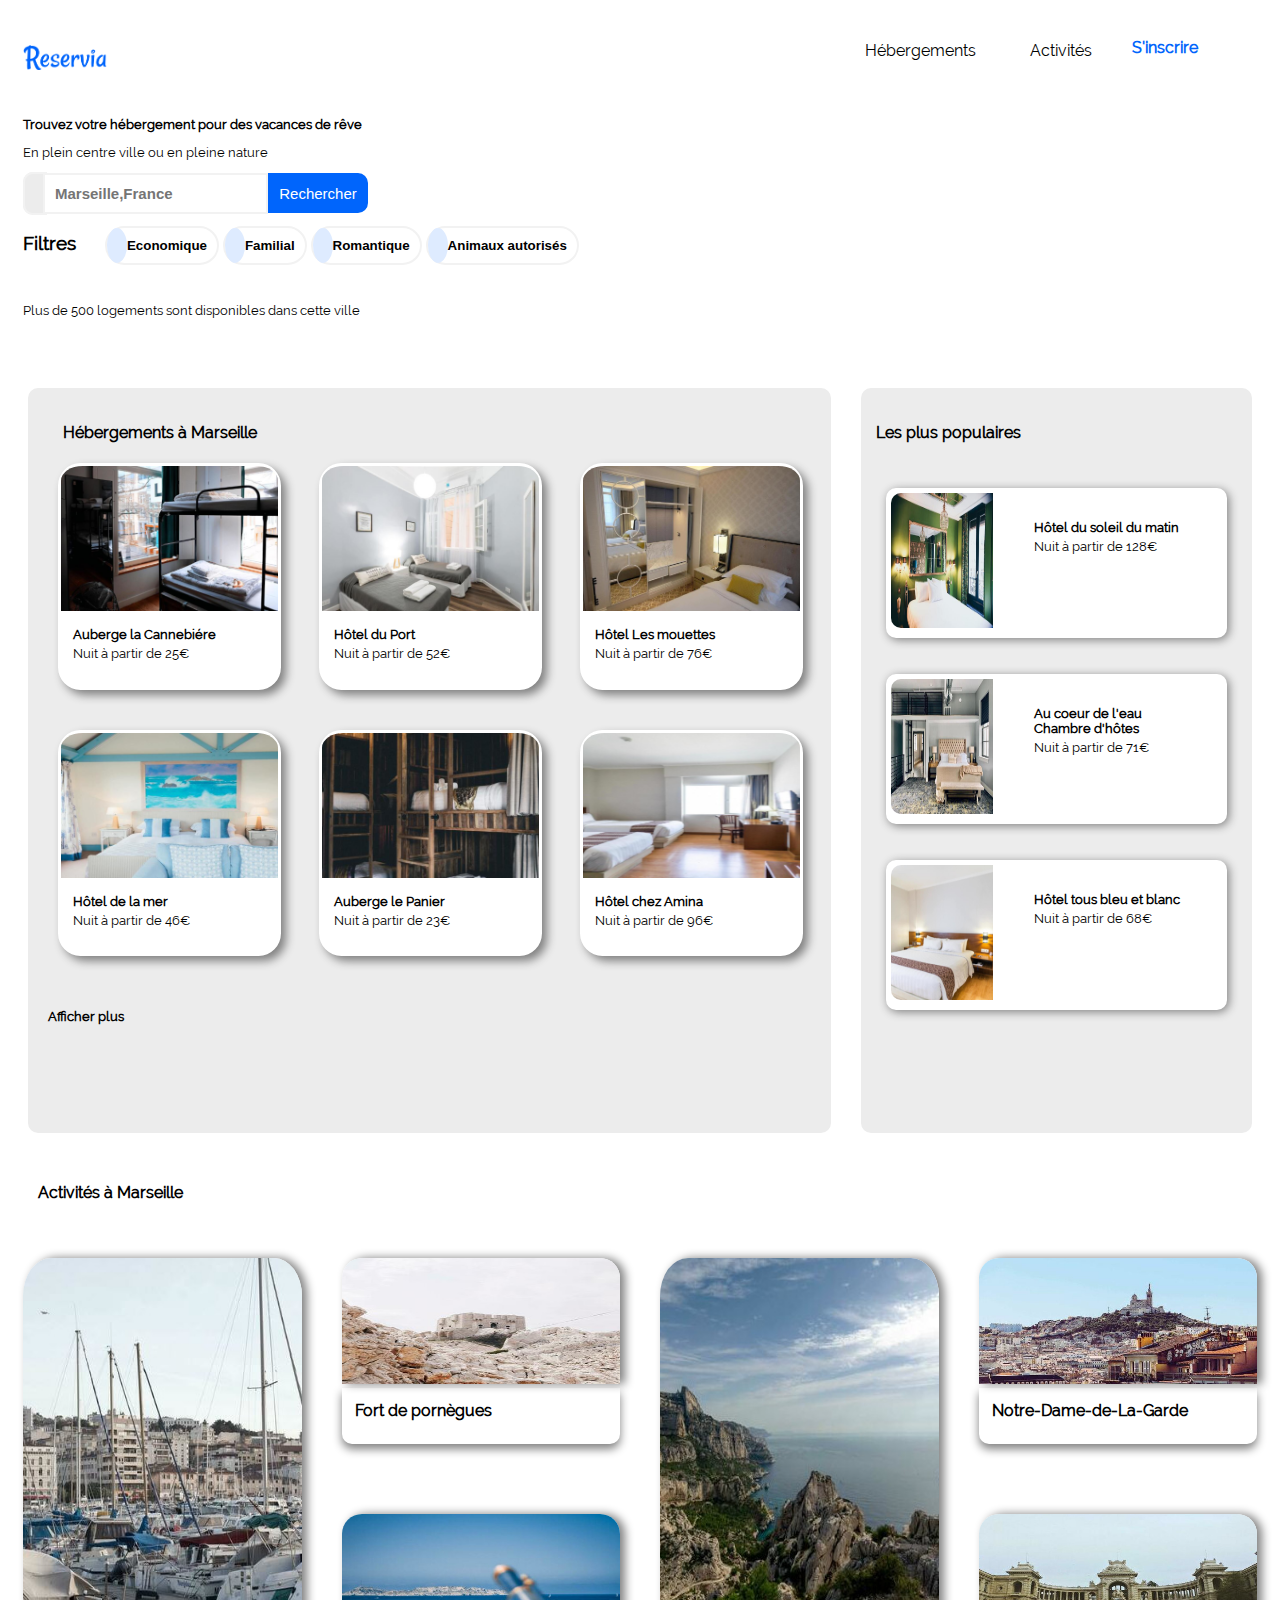
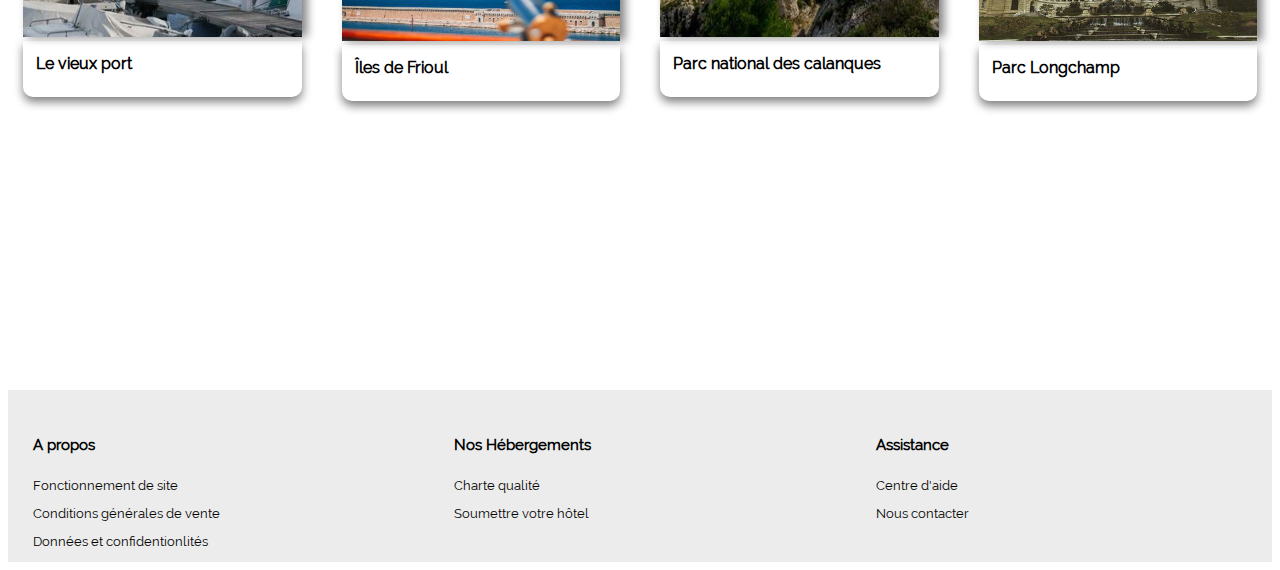
==== index.html @ baf8ac46 "renomer le fichier" ====
<!DOCTYPE html>
<html lang="en">

<head>
    <meta charset="UTF-8">
    <link rel="stylesheet" href="index.css">
    <link rel="stylesheet" href="https://use.fontawesome.com/releases/v5.15.3/css/all.css" integrity="sha384-SZXxX4whJ79/gErwcOYf+zWLeJdY/qpuqC4cAa9rOGUstPomtqpuNWT9wdPEn2fk" crossorigin="anonymous">
    <title>Reservia</title>
</head>

<body>


    <nav>
        <img class="logo" src="Projet 2 - Reservia/images/logo/Reservia@3x.png" alt="">
        
            <a class="nav-btn" href="#hébergements">Hébergements</a>
            <a class="nav-btn" href="#activités">Activités</a>
            <a class="sinscrire-btn" href="#sinscrire">S'inscrire</a>
        
    </nav>

    <header>
        <div class="remarque">
          <h1>Trouvez votre hébergement pour des vacances de rêve</h1>
          <p>En plein centre ville ou en pleine nature</p>
       </div>
      <form action="" method="post">
        <i class="fas fa-map-marker-alt"></i>
        <input class="placeholder" type="search" name="search" placeholder="Marseille,France">
        <input type="submit" value="Rechercher" class="btn-recherche" id="bouton">
        <button class="btn-recherche" id="loupe"><i class="fas fa-search" ></i></button>
      </form>
 
      <div class="filtres">
          <h3>Filtres</h3>
            
          <button class="btn-filtre">
              <span class="btn-icon"><i class="fas fa-money-bill-wave-alt"></i></span> 
                <span>Economique</span>
            </button>
            
            <button class="btn-filtre">
              <span class="btn-icon"><i class="fas fa-child"></i></span>
                <span>Familial</span>
            </button>
           
            <button class="btn-filtre">
                <span class="btn-icon"><i class="fas fa-heart"></i></span>
                <span>Romantique</span>
            </button>
           
            <button class="btn-filtre">
              <span class="btn-icon"><i class="fas fa-dog"></i></span>
                <span>Animaux autorisés</span>
            </button>
     </div>

     <div class="info">
       <p><span class="icon-info">
        <i class="fas fa-info"></i>
       </span>Plus de 500 logements sont disponibles dans cette ville</p>
     </div>
    </header>

      
 <div class="container">
       
      <div class="section">
        <div class="titre">Hébergements à Marseille</div>

           
           <a href="" class="section-carte" >
              <img class="hebergement" src="Projet 2 - Reservia/images/hebergements/modif/marcus-loke-WQJvWU_HZFo-unsplash.png" alt="auberge-la-cannebiére">
                <div class="hebergement-texte">
                  <p><strong>Auberge la Cannebiére</strong></p>
                  <p>Nuit à partir de 25€</p>
                   <div class="stars">
                    <i class="fas fa-star"></i>
                    <i class="fas fa-star"></i>
                    <i class="fas fa-star"></i>
                    <i class="fas fa-star"></i>
                    <i class="far fa-star"></i>
                   </div>
                </div>
           </a>
           
            
           
           <a href="" class="section-carte">  
              <img class="hebergement" src="Projet 2 - Reservia/images/hebergements/modif/fred-kleber-gTbaxaVLvsg-unsplash.png" alt="">
               <div class="hebergement-texte">
                 <p><strong>Hôtel du Port</strong></p>
                 <p>Nuit à partir de 52€</p>
                   <div class="stars">
                    <i class="fas fa-star"></i>
                    <i class="fas fa-star"></i>
                    <i class="fas fa-star"></i>
                    <i class="fas fa-star"></i>
                    <i class="fas fa-star"></i>
                  </div>
                </div>
            </a>  
            
            
            <a href="" class="section-carte">
              <img  class="hebergement" src="Projet 2 - Reservia/images/hebergements/modif/reisetopia-B8WIgxA_PFU-unsplash.jpg" alt="">
              <div class="hebergement-texte">
                  <p><strong>Hôtel Les mouettes</strong></p> 
                   <p>Nuit à partir de 76€</p>
                   <div class="stars">
                    <i class="fas fa-star"></i>
                    <i class="fas fa-star"></i>
                    <i class="fas fa-star"></i>
                    <i class="fas fa-star"></i>
                    <i class="far fa-star"></i>
                   </div>
                </div>
            </a>

            
            <a href="" class="section-carte">
                <img class="hebergement" src="Projet 2 - Reservia/images/hebergements/modif/annie-spratt-Eg1qcIitAuA-unsplash.png" alt="">
                 <div class="hebergement-texte">
                 <p><strong>Hôtel de la mer</strong></p>
                  <p>Nuit à partir de 46€</p>
                   <div class="stars">
                    <i class="fas fa-star"></i>
                    <i class="fas fa-star"></i>
                    <i class="fas fa-star"></i>
                    <i class="far fa-star"></i>
                    <i class="far fa-star"></i>
                   </div>
                  </div>
            </a>

            
            <a href="" class="section-carte">
                <img class="hebergement" src="Projet 2 - Reservia/images/hebergements/modif/reisetopia-B8WIgxA_PFU-unsplash.png" alt="">
                <div class="hebergement-texte">
                <p><strong>Auberge le Panier</strong></p>
                   <p>Nuit à partir de 23€</p>
                   <div class="stars">
                    <i class="fas fa-star"></i>
                    <i class="fas fa-star"></i>
                    <i class="fas fa-star"></i>
                    <i class="fas fa-star"></i>
                    <i class="far fa-star"></i>
                  </div>
                  </div>
            </a>

            
            <a href="" class="section-carte">
                <img class="hebergement" src="Projet 2 - Reservia/images/hebergements/modif/febrian-zakaria-M6S1WvfW68A-unsplash.png" alt="">
                <div class="hebergement-texte">
                <p><strong>Hôtel chez Amina</strong></p>
                    <p>Nuit à partir de 96€</p>
                    <div class="stars">
                      <i class="fas fa-star"></i>
                      <i class="fas fa-star"></i>
                      <i class="fas fa-star"></i>
                      <i class="fas fa-star"></i>
                      <i class="fas fa-star"></i>
                    </div>
                    </div>
              </a>

              <a href="" class="afficher-plus">
                <p><strong>Afficher plus</strong></p>
              </a>

          </div>

          <div class="aside">
             
            <div class="titre-2">Les plus populaires<div class="chart">
               <i class="fas fa-chart-line"></i>
                </div>
            </div>
            

             <a href="" class="decriptif">
               <img class="image-populaire" src="Projet 2 - Reservia/images/hebergements/modif/emile-guillemot-Bj_rcSC5XfE-unsplash.png" >
               <div class="hebergement-texte text-pop">
               <p><strong>Hôtel du soleil du matin</strong></p>
                 <p>Nuit à partir de 128€</p>
                 <div class="stars-2">
                 <i class="fas fa-star"></i>
                 <i class="fas fa-star"></i>
                 <i class="fas fa-star"></i>
                 <i class="fas fa-star"></i>
                 <i class="fas fa-star"></i>
                 </div>
                </div>
              </a>

             <a href="" class="decriptif"> 
               <img class="image-populaire" src="Projet 2 - Reservia/images/hebergements/modif/aw-creative-VGs8z60yT2c-unsplash.png" >
               <div class="hebergement-texte text-pop" >
               <p><strong>Au coeur de l'eau<br>Chambre d'hôtes </strong></p>
                 <p>Nuit à partir de 71€</p>
                 <div class="stars-2">
                  <i class="fas fa-star"></i>
                  <i class="fas fa-star"></i>
                  <i class="fas fa-star"></i>
                  <i class="fas fa-star"></i>
                  <i class="far fa-star"></i>
                 </div>
                </div>
             </a>

             <a href="" div class="decriptif">
               <img  class="image-populaire" src="Projet 2 - Reservia/images/hebergements/modif/febrian-zakaria-sjvU0THccQA-unsplash.png" >
               <div class="hebergement-texte text-pop" >
               <p><strong>Hôtel tous bleu et blanc</strong></p>
                <p>Nuit à partir de 68€</p>
                <div class="stars-2">
                  <i class="fas fa-star"></i>
                  <i class="fas fa-star"></i>
                  <i class="fas fa-star"></i>
                  <i class="fas fa-star"></i>
                  <i class="far fa-star"></i>
                 </div>
                </div>
             </a>

        </div>
    </div>

     <div class="activité">

      <div class="titre-3">Activités à Marseille</div>

       
        <a href="" class="image-1">
          <img class="image-footer-2" src="Projet 2 - Reservia/images/activites/modif2/reno-laithienne-QUgJhdY5Fyk-unsplash.jpg" >
          <div class="texte-footer">Le vieux port</div>
        </a>
       
      
      <div class="duo-1">
        <a href="" class="image-3">
          <img class="image-footer" src="Projet 2 - Reservia/images/activites/modif2/paul-hermann-QFTrLdQIRhI-unsplash.jpg">
          <div class="texte-footer">Fort de pornègues</div>
        </a>
      

      
        <a href="" class="image-3">
          <img class="image-footer" src="Projet 2 - Reservia/images/activites/modif2/kevin-hikari-rV_Qd1l-VXg-unsplash.jpg">
          <div class="texte-footer">Îles de Frioul</div>
         </a>
     </div>

      
        <a href="" class="image-2">
          <img class="image-footer-2" src="Projet 2 - Reservia/images/activites/modif2/kilyan-sockalingum-NR8-cBCN3aI-unsplash.jpg">
          <div class="texte-footer">Parc national des calanques</div>  
        </a>
      
     <div class="duo-2">
        <a href="" class="image-3">
          <img class="image-footer"  src="Projet 2 - Reservia/images/activites/modif2/florian-wehde-xW9e8gdotxI-unsplash.jpg">
          <div class="texte-footer">Notre-Dame-de-La-Garde</div>
        </a>
      
      
        <a href="" class="image-3">
          <img class="image-footer" src="Projet 2 - Reservia/images/activites/modif2/lena-paulin-wH2-EJoDcV0-unsplash.jpg">
          <div class="texte-footer">Parc Longchamp</div>
        </a>
    </div>
  </div>

    <div class="footer">
      
      <div class="menu-footer">
        <a href="" class="menu-footer2"><h5>A propos</h5></a>
        <a href="" class="menu-footer3"><p>Fonctionnement de site</p></a>
        <a href="" class="menu-footer3"><p>Conditions générales de vente</p></a>
        <a href="" class="menu-footer3"><P>Données et confidentionlités </P></a>
      </div>

      <div class="menu-footer">
        <a href="" class="menu-footer2"><h5>Nos Hébergements</h5></a>
        <a href="" class="menu-footer3"><p>Charte qualité</p></a>
        <a href="" class="menu-footer3"><p>Soumettre votre hôtel</p></a>
      </div>

      <div class="menu-footer">
        <a href="" class="menu-footer2"><h5>Assistance</h5></a>
        <a href="" class="menu-footer3"><p>Centre d'aide</p></a>
        <a href="" class="menu-footer3"><p>Nous contacter</p></a>
      </div>
    </div>

</body>


</html>
---- index.css ----
:root
{
    --bleu:#0065fc;
    --bleuClaire:#deebff;
    --gris:#f2f2f2;
    font-family: 'police';
}
@font-face {
    font-family: 'police';
    src: url(police.eot/Raleway-Regular.ttf);
}
h1
{
    font-size: small;
}
h3
{
    font-weight: bold;
    display: inline-block;
    margin-right: 2%;
}
p
{
    font-size: small;
}
/*navigation*/

form
{
    margin-left: 15px;
    color: black;
    display: inline-block;
}
.placeholder
{
    border: 2px solid var(--gris);
    font-weight: bold;
    padding: 10px 10px 10px 10px ;
    background-color: white;
    border-radius: 0px;
}   
.fa-map-marker-alt
{
    border: 2px solid var(--gris);
    font-weight: bold;
    border-radius: 10px 0px 0px 10px;
    padding: 10px 10px 10px 10px;
    background-color: #ececec;
}
.btn-recherche 
{
    border: 2px solid var(--bleu);
    background-color: var(--bleu);
    color: white;
    width: 100px;
    height: 40px;
    display:inline-block;
    border-radius: 0px 10px 10px 0px;
}
#loupe
{
    display: none;
}
.btn-recherche:hover
{
    color:black;
    border-top:black 3px solid;   
}
form input 
{
   
    font-size: 15px;
    margin-left: -4px;
}

.btn-filtre
{
    border-radius: 20px;
    border: 2px solid var(--gris);
    font-weight: bold;
    padding: 10px 10px 10px 0px ;
    background-color: white;
}
.btn-filtre:hover
{
    color:var(--bleu);
    border-top:var(--bleu) 3px solid;    
}
.stars
{
    background-color: white ; 
    color: var(--bleu);
    font-size: 15px;
}
.nav-btn
{
    color: black;
    text-decoration: none;
    text-align: center;
    padding-top: 30px;
    border-top: white 3px solid;
    cursor: pointer;
}
.nav-btn:hover
{
    color:var(--bleu);
    border-top:var(--bleu) 3px solid;    
}
nav
{
    display: grid;
    grid-template-columns: 6fr 1fr 1fr 1fr;
    grid-template-rows: 100px;
    
}
.logo
{
    width: 10%;
    padding-top: 30px;
    margin-left: 15px;
}
.sinscrire-btn
{
    text-decoration: none;
    color:var(--bleu);
    padding-top: 30px;
    font-weight: bold;
}
.remarque
{
    margin-left: 15px;
}
.info
{
    margin-top: 30px;
    margin-left: 15px;
}
.btn-icon
{
    padding: 10px;
    background-color: var(--bleuClaire);
    border-radius: 50%;
    color: var(--bleu);
}
.filtres
{
    margin-left: 15px;
}
/*container*/

.container
{
    display: grid;
    grid-template-columns: 2fr 1fr;
    gap: 20px;
    margin-left: 20px;
    margin-top: 70px;  
    margin-right: 20px; 
}

.section
{
    display: grid;
    grid-template-columns: 1fr 1fr 1fr;
    grid-template-rows: 5% 35% 35% auto;
    background-color: #ececec;
    gap: 20px;
    border-radius: 10px ;
    padding: 20px;
}
    
.section-carte
{
   color: black;
   background-color: white;
   text-decoration: none;
   border-radius: 10%;
   border: white solid 3px;
   width: 90%;
   box-shadow: 5px 5px 10px rgb(128, 128, 128);
   margin-left: 10PX;
   margin-bottom: 20px;
}

.titre
{
    grid-column: 1 / 4;
    grid-row: 1;
    margin-top: 15px;
    margin-left: 15px;
    font-weight: bold;
}

.afficher-plus
{
    text-decoration: none;
    color: black;
}

.hebergement
{
    width: 100%;
    border-radius: 10% 10% 0 0;
}
.hebergement-texte
{
    margin: 10px;
    height: 90px;
}

.hebergement-texte p
{
    padding: 2px;
    margin: 0;
}
.text-pop
{
    padding-left: 40%;
    padding-top: 20px;
}
.aside
{
    background-color: #ececec;
    display: grid;
    grid-template-columns: 1fr;
    grid-template-rows: 10% 25% 25% 25%;
    border-radius: 10px 10px 10px 10px;
    margin-left: 10px;
}
.image-populaire
{
    float: left;
    width: 30%;
    height: 90%;
    margin-top: 5px;
    margin-left: 5px;
    border-radius: 10px 0px 0px 10px ;  
}
.decriptif
{
    text-align: left;
    background: white;
    text-decoration: none;
    color: black;
    margin-left: 25px;
    margin-right: 25px;
    margin-top: 25px;
    border-radius: 10px 10px 10px 10px;
    height: 150px;
    box-shadow: 2px 2px  10px grey;
}

.titre-2
{
    font-weight: bold;
    margin-top: 35px;
    margin-left: 15px;
    margin-right: 15px;
}
.chart
{
    float:inline-end;
    color: black;
    background-color: var(--gris);
    margin-right: 10px;
}
.stars-2
{
    margin-top: 20px;
    color: var(--bleu);
}

/*footer*/

.activité
{
    display: grid;
    grid-template-columns:1fr 1fr 1fr 1fr;   
    grid-template-rows: 5% auto;
    margin-top: 50px;
    margin-left: 15px;
    margin-right: 15px;
    gap: 40px;
}
.titre-3
{
    grid-column: 1 / 5;
    font-weight: bold;
    margin-left: 15px;
    margin-bottom: 20px;
}
.image-footer
{
    width: 100%;
    height: 20%;
    border-radius: 20px 20px 0 0;
    box-shadow: 5px 0 10px grey ;
    
}
.image-footer-2
{
    width: 100%;
    height: 60%;
    border-radius: 10% 10% 0% 0%;
    box-shadow: 5px 0 10px grey ;
}
.texte-footer
{
    color: black;
    background-color: white;
    text-decoration: none;
    font-weight: bold;
    border-radius: 0 0 10px 10px;
    border: white solid 3px; 
    box-shadow: 0px 5px 10px grey;
    height: 30px;
    text-align: left;
    padding: 10px;
    margin-bottom: 70px;
    
}

.image-1
{ 
    text-decoration: none;
    
}    
.image-2
{
    text-decoration: none;
}
.image-3
{
    text-decoration: none;
    margin-bottom: 20px;
}

.footer
{
    background-color: #ececec;
    display: grid;
    grid-template-columns: 1fr 1fr 1fr;
    margin-top: 100px;
    width: 100%;
}
.menu-footer
{
    margin-left: 25px;
}
.menu-footer2
{
    color: black;
    text-decoration: none;
    font-weight: bold;
    font-size: large;
    margin-left: 40px;
}
.menu-footer3
{
    color: black;
    text-decoration: none;
}

@media screen and (max-width: 669px ) and (orientation:portrait)
{
    .logo
     {width: 90px;margin-bottom: 30px;}
    nav
     {grid-template-columns: 1fr 1fr; grid-template-rows: 1fr 1fr; padding: 15px;}
    .sinscrire-btn
     {grid-column: 2 / 2; grid-row: 1;margin-left: 90px; margin-top: 10px;}
    .nav-btn
     {border-bottom:var(--bleuClaire) 3px solid;}
    .nav-btn:hover
     { color:var(--bleu);border-top:white; border-bottom:var(--bleu) 3px solid;}  
    .remarque h1
     {font-size: 23px;font-weight: bold;margin-right: 15px;}
    .remarque p
     {font-size: 16px;}
    form 
     {width: 90%; display: inline-block;} 
    #loupe
     {display: inline-block; height: 40px; width: 25%;}
    #bouton
     {display: none;}
    .placeholder
     {width: 60%;}
    .container 
     { display: flex; flex-direction: column-reverse; width: 100%;margin: auto;}
    .section 
     {display: flex; flex-direction: column;margin: auto; width: 80%;}
    .aside
     {gap: 15px; margin: auto; width: 90%;}
    .activité 
     {display: flex; flex-direction: column; width: 90%; gap: 40px; margin: 40px auto 40px auto;}
    .image-footer, .image-footer-2
     {height: 250px;}
    .texte-footer
     {margin-bottom: 0;}
    .duo-1, .duo-2 
     {display: flex; flex-direction: column; gap: 40px;}
     .image-3
     {margin: 0;}
     .footer
     {display: flex; flex-direction: column; width: 100%;}
}

@media screen and (min-width: 670px) and (max-width: 1000px)
{
    .logo
    {width: 90px;margin-bottom: 30px;}
   nav
    {grid-template-columns: 1fr 1fr; grid-template-rows: 1fr 1fr; padding: 15px;}
   .sinscrire-btn
    {grid-column: 2 / 2; grid-row: 1;margin-left: 90px; margin-top: 10px;}
   .nav-btn
    {border-bottom:var(--bleuClaire) 3px solid;}
   .nav-btn:hover
    { color:var(--bleu);border-top:white; border-bottom:var(--bleu) 3px solid;}  
   .remarque h1
    {font-size: 23px;font-weight: bold;margin-right: 15px;}
   .remarque p
    {font-size: 16px;}
   form 
    {width: 90%;} 
   #loupe
    {display: inline-block;}
   #bouton
    {display: none;}
   .placeholder
    {width: 60%;}
   .container 
    { display: flex; flex-direction: column-reverse; width: 100%;margin: auto;}
   .section 
    {grid-template-columns: 1fr 1fr 1fr;width: 85%; margin: auto;}
   .aside
    {gap: 8px; margin: auto; width: 90%;}
   .activité 
    {width: 90%; gap: 40px; margin: 40px auto 40px auto;}
   .image-footer
    {height: 90px;}
   .image-footer-2
    {height: 280px;}
   .texte-footer
    {margin-bottom: 0;}
   .duo-1, .duo-2 
    {display: flex; flex-direction: column; gap: 40px;}
    .image-3
    {margin: 0;}
}
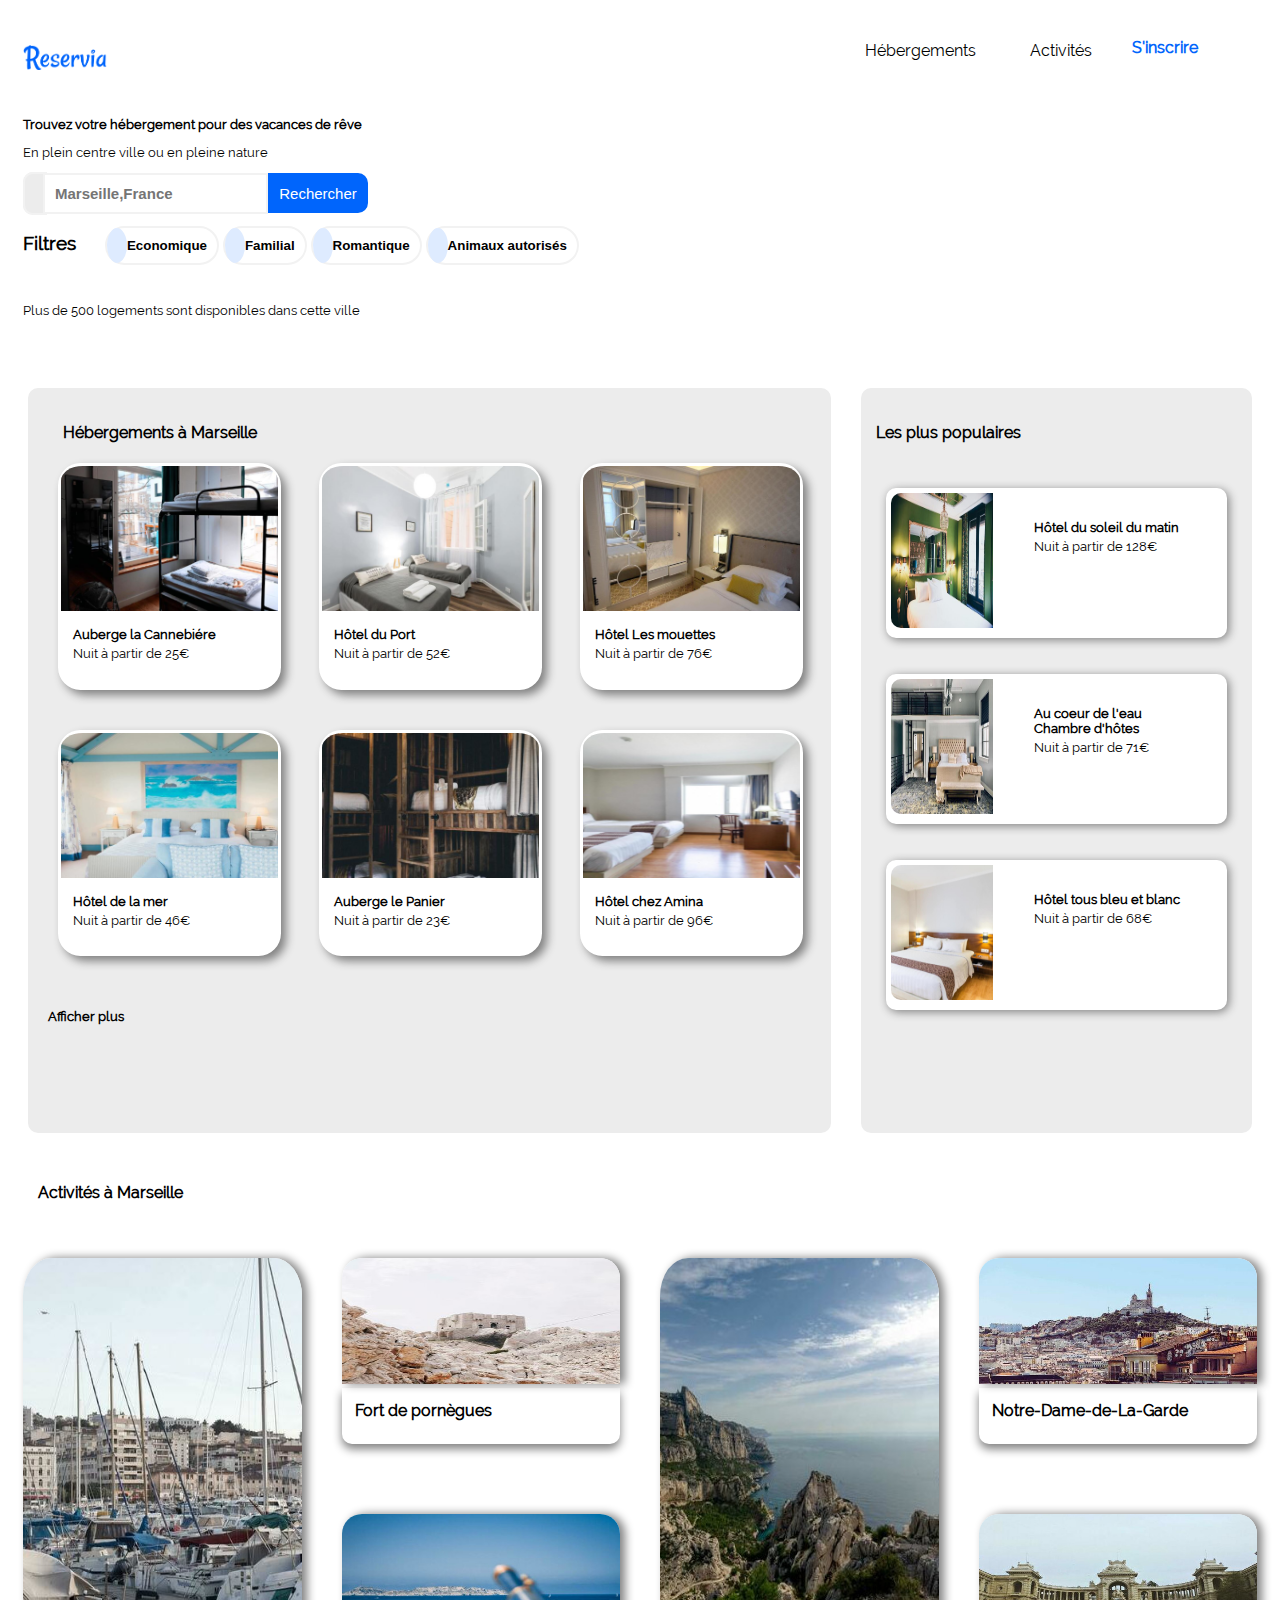
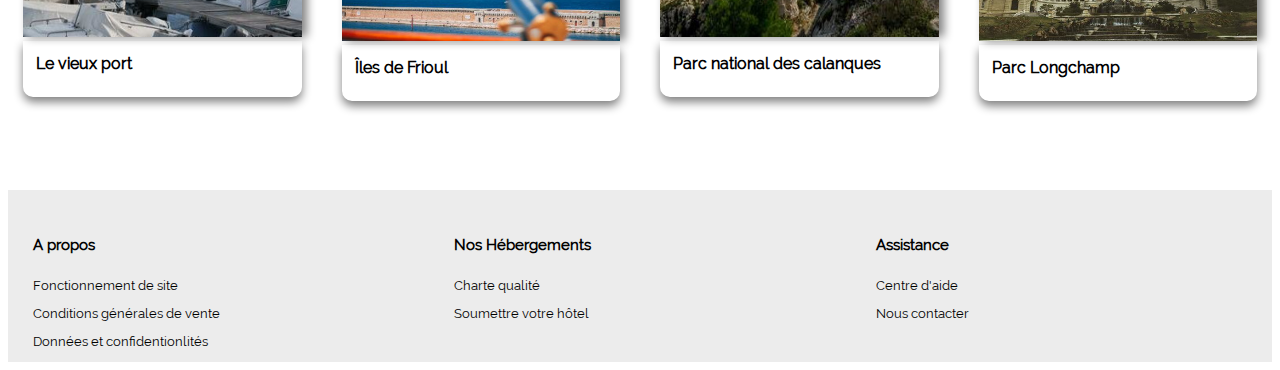
==== commit d40dc66d: "modification" ====
--- a/index.html
+++ b/index.html
@@ -3,6 +3,7 @@
 
 <head>
     <meta charset="UTF-8">
+    <meta name="viewport" content="width=device-width, initial-scale=1.0, shrink-to-fit=no">
     <link rel="stylesheet" href="index.css">
     <link rel="stylesheet" href="https://use.fontawesome.com/releases/v5.15.3/css/all.css" integrity="sha384-SZXxX4whJ79/gErwcOYf+zWLeJdY/qpuqC4cAa9rOGUstPomtqpuNWT9wdPEn2fk" crossorigin="anonymous">
     <title>Reservia</title>
@@ -210,7 +211,7 @@
                 </div>
              </a>
 
-             <a href="" div class="decriptif">
+             <a href="" class="decriptif">
                <img  class="image-populaire" src="Projet 2 - Reservia/images/hebergements/modif/febrian-zakaria-sjvU0THccQA-unsplash.png" >
                <div class="hebergement-texte text-pop" >
                <p><strong>Hôtel tous bleu et blanc</strong></p>
--- a/index.css
+++ b/index.css
@@ -340,7 +340,7 @@
     background-color: #ececec;
     display: grid;
     grid-template-columns: 1fr 1fr 1fr;
-    margin-top: 100px;
+    margin-top: -100px;
     width: 100%;
 }
 .menu-footer
@@ -361,7 +361,7 @@
     text-decoration: none;
 }
 
-@media screen and (max-width: 669px ) and (orientation:portrait)
+@media screen and (max-device-width: 640px ) and (orientation:portrait)
 {
     .logo
      {width: 90px;margin-bottom: 30px;}
@@ -386,26 +386,26 @@
     .placeholder
      {width: 60%;}
     .container 
-     { display: flex; flex-direction: column-reverse; width: 100%;margin: auto;}
+     { display: flex; flex-direction: column-reverse; width: 100%; margin: auto;}
     .section 
-     {display: flex; flex-direction: column;margin: auto; width: 80%;}
+     {display: flex; flex-direction: column; width: 90%; gap: 40px;margin-left: 0px; background-color: white;}
     .aside
      {gap: 15px; margin: auto; width: 90%;}
     .activité 
-     {display: flex; flex-direction: column; width: 90%; gap: 40px; margin: 40px auto 40px auto;}
+     {display: flex; flex-direction: column; width: 90%; gap: 70px; margin:auto;}
     .image-footer, .image-footer-2
-     {height: 250px;}
+     {width: 100%; height: 280px; }
     .texte-footer
-     {margin-bottom: 0;}
+     {margin-bottom: 0;margin-top: -5px;}
     .duo-1, .duo-2 
-     {display: flex; flex-direction: column; gap: 40px;}
-     .image-3
-     {margin: 0;}
+     {display: flex; flex-direction: column; gap: 70px;}
+     .image-3, .image-2, .image-1
+     {margin: 0; width: 90%;}
      .footer
      {display: flex; flex-direction: column; width: 100%;}
 }
 
-@media screen and (min-width: 670px) and (max-width: 1000px)
+@media screen and (min-device-width: 640px) and (max-width: 1000px)
 {
     .logo
     {width: 90px;margin-bottom: 30px;}
@@ -436,8 +436,10 @@
    .aside
     {gap: 8px; margin: auto; width: 90%;}
    .activité 
-    {width: 90%; gap: 40px; margin: 40px auto 40px auto;}
-   .image-footer
+    {display:grid;grid-template-columns: 1fr 1fr; grid-template-rows: 5% auto auto ;width: 90%; gap: 40px; margin: 40px auto 40px auto;}
+   .titre-3
+    {grid-column: 1 / 3;}
+    .image-footer
     {height: 90px;}
    .image-footer-2
     {height: 280px;}
@@ -445,7 +447,7 @@
     {margin-bottom: 0;}
    .duo-1, .duo-2 
     {display: flex; flex-direction: column; gap: 40px;}
-    .image-3
+   .image-3
     {margin: 0;}
 }
     
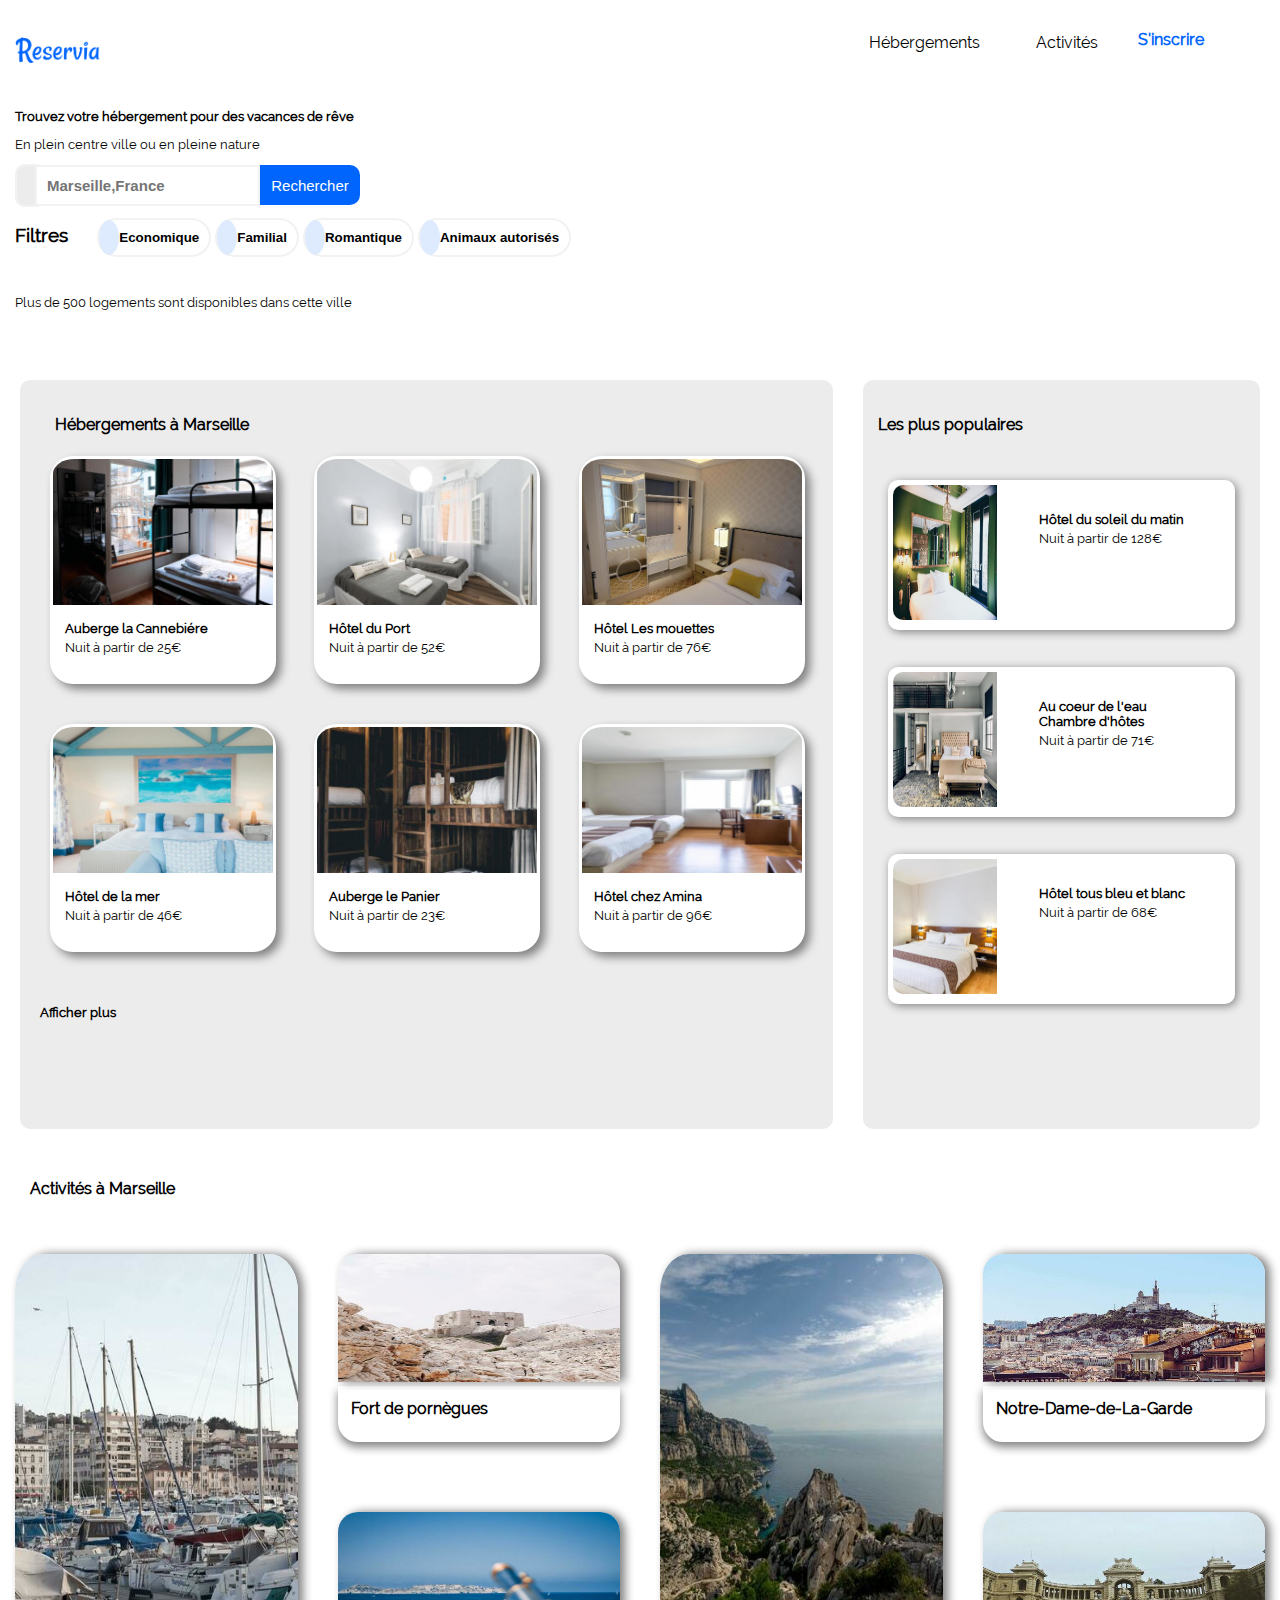
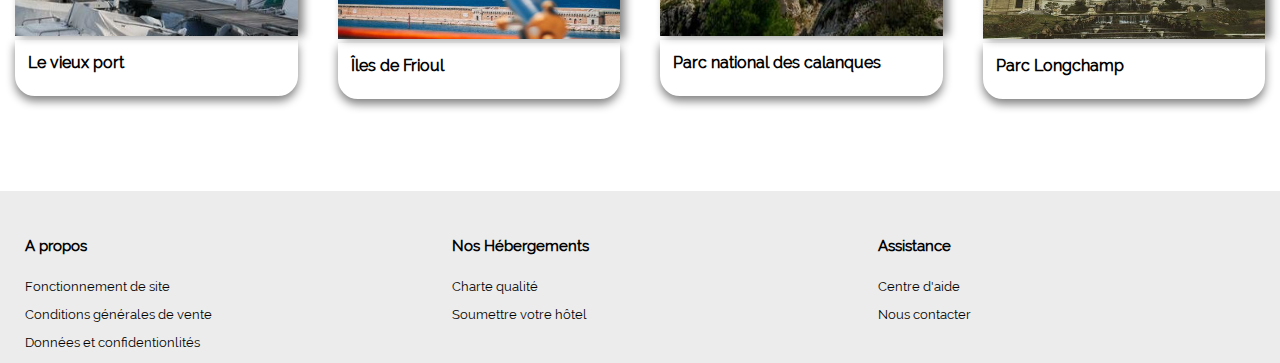
==== commit 498bc023: "soutenance2" ====
--- a/index.html
+++ b/index.html
@@ -13,10 +13,10 @@
 
 
     <nav>
-        <img class="logo" src="Projet 2 - Reservia/images/logo/Reservia@3x.png" alt="">
+        <img class="logo" src="Projet2-Reservia/images/logo/Reservia@3x.png" alt="">
         
-            <a class="nav-btn" href="#hébergements">Hébergements</a>
-            <a class="nav-btn" href="#activités">Activités</a>
+            <a class="nav-btn" href="#section">Hébergements</a>
+            <a class="nav-btn" href="#activites">Activités</a>
             <a class="sinscrire-btn" href="#sinscrire">S'inscrire</a>
         
     </nav>
@@ -26,7 +26,7 @@
           <h1>Trouvez votre hébergement pour des vacances de rêve</h1>
           <p>En plein centre ville ou en pleine nature</p>
        </div>
-      <form action="" method="post">
+      <form action="traitement.php" method="post">
         <i class="fas fa-map-marker-alt"></i>
         <input class="placeholder" type="search" name="search" placeholder="Marseille,France">
         <input type="submit" value="Rechercher" class="btn-recherche" id="bouton">
@@ -66,13 +66,15 @@
 
       
  <div class="container">
-       
-      <div class="section">
-        <div class="titre">Hébergements à Marseille</div>
-
-           
+      
+      <section>
+          
+        <div class="titre">
+          <a name="section">Hébergements à Marseille</a>
+        </div>
+        
            <a href="" class="section-carte" >
-              <img class="hebergement" src="Projet 2 - Reservia/images/hebergements/modif/marcus-loke-WQJvWU_HZFo-unsplash.png" alt="auberge-la-cannebiére">
+              <img class="hebergement" src="Projet2-Reservia/images/hebergements/modif/marcus-loke-WQJvWU_HZFo-unsplash.png" alt="auberge-la-cannebiére">
                 <div class="hebergement-texte">
                   <p><strong>Auberge la Cannebiére</strong></p>
                   <p>Nuit à partir de 25€</p>
@@ -81,7 +83,7 @@
                     <i class="fas fa-star"></i>
                     <i class="fas fa-star"></i>
                     <i class="fas fa-star"></i>
-                    <i class="far fa-star"></i>
+                    <i class="fas fa-star grey-star"></i>
                    </div>
                 </div>
            </a>
@@ -89,7 +91,7 @@
             
            
            <a href="" class="section-carte">  
-              <img class="hebergement" src="Projet 2 - Reservia/images/hebergements/modif/fred-kleber-gTbaxaVLvsg-unsplash.png" alt="">
+              <img class="hebergement" src="Projet2-Reservia/images/hebergements/modif/fred-kleber-gTbaxaVLvsg-unsplash.png" alt="">
                <div class="hebergement-texte">
                  <p><strong>Hôtel du Port</strong></p>
                  <p>Nuit à partir de 52€</p>
@@ -105,7 +107,7 @@
             
             
             <a href="" class="section-carte">
-              <img  class="hebergement" src="Projet 2 - Reservia/images/hebergements/modif/reisetopia-B8WIgxA_PFU-unsplash.jpg" alt="">
+              <img  class="hebergement" src="Projet2-Reservia/images/hebergements/modif/reisetopia-B8WIgxA_PFU-unsplash.jpg" alt="">
               <div class="hebergement-texte">
                   <p><strong>Hôtel Les mouettes</strong></p> 
                    <p>Nuit à partir de 76€</p>
@@ -114,14 +116,14 @@
                     <i class="fas fa-star"></i>
                     <i class="fas fa-star"></i>
                     <i class="fas fa-star"></i>
-                    <i class="far fa-star"></i>
+                    <i class="fas fa-star grey-star"></i>
                    </div>
                 </div>
             </a>
 
             
             <a href="" class="section-carte">
-                <img class="hebergement" src="Projet 2 - Reservia/images/hebergements/modif/annie-spratt-Eg1qcIitAuA-unsplash.png" alt="">
+                <img class="hebergement" src="Projet2-Reservia/images/hebergements/modif/annie-spratt-Eg1qcIitAuA-unsplash.png" alt="">
                  <div class="hebergement-texte">
                  <p><strong>Hôtel de la mer</strong></p>
                   <p>Nuit à partir de 46€</p>
@@ -129,15 +131,15 @@
                     <i class="fas fa-star"></i>
                     <i class="fas fa-star"></i>
                     <i class="fas fa-star"></i>
-                    <i class="far fa-star"></i>
-                    <i class="far fa-star"></i>
+                    <i class="fas fa-star grey-star"></i>
+                    <i class="fas fa-star grey-star"></i>
                    </div>
                   </div>
             </a>
 
             
             <a href="" class="section-carte">
-                <img class="hebergement" src="Projet 2 - Reservia/images/hebergements/modif/reisetopia-B8WIgxA_PFU-unsplash.png" alt="">
+                <img class="hebergement" src="Projet2-Reservia/images/hebergements/modif/reisetopia-B8WIgxA_PFU-unsplash.png" alt="">
                 <div class="hebergement-texte">
                 <p><strong>Auberge le Panier</strong></p>
                    <p>Nuit à partir de 23€</p>
@@ -146,14 +148,14 @@
                     <i class="fas fa-star"></i>
                     <i class="fas fa-star"></i>
                     <i class="fas fa-star"></i>
-                    <i class="far fa-star"></i>
+                    <i class="fas fa-star grey-star"></i>
                   </div>
                   </div>
             </a>
 
             
             <a href="" class="section-carte">
-                <img class="hebergement" src="Projet 2 - Reservia/images/hebergements/modif/febrian-zakaria-M6S1WvfW68A-unsplash.png" alt="">
+                <img class="hebergement" src="Projet2-Reservia/images/hebergements/modif/febrian-zakaria-M6S1WvfW68A-unsplash.png" alt="">
                 <div class="hebergement-texte">
                 <p><strong>Hôtel chez Amina</strong></p>
                     <p>Nuit à partir de 96€</p>
@@ -170,10 +172,9 @@
               <a href="" class="afficher-plus">
                 <p><strong>Afficher plus</strong></p>
               </a>
-
-          </div>
-
-          <div class="aside">
+        </section>
+
+          <aside>
              
             <div class="titre-2">Les plus populaires<div class="chart">
                <i class="fas fa-chart-line"></i>
@@ -182,7 +183,7 @@
             
 
              <a href="" class="decriptif">
-               <img class="image-populaire" src="Projet 2 - Reservia/images/hebergements/modif/emile-guillemot-Bj_rcSC5XfE-unsplash.png" >
+               <img class="image-populaire" src="Projet2-Reservia/images/hebergements/modif/emile-guillemot-Bj_rcSC5XfE-unsplash.png" alt="">
                <div class="hebergement-texte text-pop">
                <p><strong>Hôtel du soleil du matin</strong></p>
                  <p>Nuit à partir de 128€</p>
@@ -197,7 +198,7 @@
               </a>
 
              <a href="" class="decriptif"> 
-               <img class="image-populaire" src="Projet 2 - Reservia/images/hebergements/modif/aw-creative-VGs8z60yT2c-unsplash.png" >
+               <img class="image-populaire" src="Projet2-Reservia/images/hebergements/modif/aw-creative-VGs8z60yT2c-unsplash.png" alt="">
                <div class="hebergement-texte text-pop" >
                <p><strong>Au coeur de l'eau<br>Chambre d'hôtes </strong></p>
                  <p>Nuit à partir de 71€</p>
@@ -206,13 +207,13 @@
                   <i class="fas fa-star"></i>
                   <i class="fas fa-star"></i>
                   <i class="fas fa-star"></i>
-                  <i class="far fa-star"></i>
+                  <i class="fas fa-star grey-star"></i>
                  </div>
                 </div>
              </a>
 
              <a href="" class="decriptif">
-               <img  class="image-populaire" src="Projet 2 - Reservia/images/hebergements/modif/febrian-zakaria-sjvU0THccQA-unsplash.png" >
+               <img  class="image-populaire" src="Projet2-Reservia/images/hebergements/modif/febrian-zakaria-sjvU0THccQA-unsplash.png" alt="">
                <div class="hebergement-texte text-pop" >
                <p><strong>Hôtel tous bleu et blanc</strong></p>
                 <p>Nuit à partir de 68€</p>
@@ -221,60 +222,62 @@
                   <i class="fas fa-star"></i>
                   <i class="fas fa-star"></i>
                   <i class="fas fa-star"></i>
-                  <i class="far fa-star"></i>
+                  <i class="fas fa-star grey-star"></i>
                  </div>
                 </div>
              </a>
 
+          </aside>
         </div>
-    </div>
-
-     <div class="activité">
-
-      <div class="titre-3">Activités à Marseille</div>
-
-       
+
+        
+     <div class="activites">
+
+      <div class="titre-3">
+
+        <a name="activites">Activités à Marseille</a></div>
+
         <a href="" class="image-1">
-          <img class="image-footer-2" src="Projet 2 - Reservia/images/activites/modif2/reno-laithienne-QUgJhdY5Fyk-unsplash.jpg" >
+          <img class="image-footer-2" src="Projet2-Reservia/images/activites/modif2/reno-laithienne-QUgJhdY5Fyk-unsplash.jpg" alt="">
           <div class="texte-footer">Le vieux port</div>
         </a>
        
       
       <div class="duo-1">
         <a href="" class="image-3">
-          <img class="image-footer" src="Projet 2 - Reservia/images/activites/modif2/paul-hermann-QFTrLdQIRhI-unsplash.jpg">
+          <img class="image-footer" src="Projet2-Reservia/images/activites/modif2/paul-hermann-QFTrLdQIRhI-unsplash.jpg" alt="">
           <div class="texte-footer">Fort de pornègues</div>
         </a>
       
 
       
         <a href="" class="image-3">
-          <img class="image-footer" src="Projet 2 - Reservia/images/activites/modif2/kevin-hikari-rV_Qd1l-VXg-unsplash.jpg">
+          <img class="image-footer" src="Projet2-Reservia/images/activites/modif2/kevin-hikari-rV_Qd1l-VXg-unsplash.jpg" alt="">
           <div class="texte-footer">Îles de Frioul</div>
          </a>
      </div>
 
       
         <a href="" class="image-2">
-          <img class="image-footer-2" src="Projet 2 - Reservia/images/activites/modif2/kilyan-sockalingum-NR8-cBCN3aI-unsplash.jpg">
+          <img class="image-footer-2" src="Projet2-Reservia/images/activites/modif2/kilyan-sockalingum-NR8-cBCN3aI-unsplash.jpg" alt="">
           <div class="texte-footer">Parc national des calanques</div>  
         </a>
       
      <div class="duo-2">
         <a href="" class="image-3">
-          <img class="image-footer"  src="Projet 2 - Reservia/images/activites/modif2/florian-wehde-xW9e8gdotxI-unsplash.jpg">
+          <img class="image-footer"  src="Projet2-Reservia/images/activites/modif2/florian-wehde-xW9e8gdotxI-unsplash.jpg" alt="">
           <div class="texte-footer">Notre-Dame-de-La-Garde</div>
         </a>
       
       
         <a href="" class="image-3">
-          <img class="image-footer" src="Projet 2 - Reservia/images/activites/modif2/lena-paulin-wH2-EJoDcV0-unsplash.jpg">
+          <img class="image-footer" src="Projet2-Reservia/images/activites/modif2/lena-paulin-wH2-EJoDcV0-unsplash.jpg" alt="">
           <div class="texte-footer">Parc Longchamp</div>
         </a>
     </div>
   </div>
 
-    <div class="footer">
+    <footer>
       
       <div class="menu-footer">
         <a href="" class="menu-footer2"><h5>A propos</h5></a>
@@ -294,7 +297,7 @@
         <a href="" class="menu-footer3"><p>Centre d'aide</p></a>
         <a href="" class="menu-footer3"><p>Nous contacter</p></a>
       </div>
-    </div>
+    </footer>
 
 </body>
 
--- a/index.css
+++ b/index.css
@@ -9,6 +9,8 @@
     font-family: 'police';
     src: url(police.eot/Raleway-Regular.ttf);
 }
+body
+{margin: 0;}
 h1
 {
     font-size: small;
@@ -46,6 +48,14 @@
     border-radius: 10px 0px 0px 10px;
     padding: 10px 10px 10px 10px;
     background-color: #ececec;
+}
+.fas.fa-star.grey-star 
+{
+    color: #ececec;   
+}
+.fas.fa-info
+{
+    color: var(--bleu);
 }
 .btn-recherche 
 {
@@ -158,7 +168,7 @@
     margin-right: 20px; 
 }
 
-.section
+section
 {
     display: grid;
     grid-template-columns: 1fr 1fr 1fr;
@@ -218,7 +228,7 @@
     padding-left: 40%;
     padding-top: 20px;
 }
-.aside
+aside
 {
     background-color: #ececec;
     display: grid;
@@ -272,7 +282,7 @@
 
 /*footer*/
 
-.activité
+.activites
 {
     display: grid;
     grid-template-columns:1fr 1fr 1fr 1fr;   
@@ -310,7 +320,7 @@
     background-color: white;
     text-decoration: none;
     font-weight: bold;
-    border-radius: 0 0 10px 10px;
+    border-radius: 0 0 20px 20px;
     border: white solid 3px; 
     box-shadow: 0px 5px 10px grey;
     height: 30px;
@@ -335,7 +345,7 @@
     margin-bottom: 20px;
 }
 
-.footer
+footer
 {
     background-color: #ececec;
     display: grid;
@@ -361,67 +371,81 @@
     text-decoration: none;
 }
 
-@media screen and (max-device-width: 640px ) and (orientation:portrait)
-{
+@media all and (max-width: 668px ) 
+{
+    body
+     {width: 100%; margin: 0;}
     .logo
      {width: 90px;margin-bottom: 30px;}
     nav
-     {grid-template-columns: 1fr 1fr; grid-template-rows: 1fr 1fr; padding: 15px;}
+     {grid-template-columns: 1fr 1fr; grid-template-rows: 1fr 1fr; width: 100%; margin: auto; }
     .sinscrire-btn
-     {grid-column: 2 / 2; grid-row: 1;margin-left: 90px; margin-top: 10px;}
+     {grid-column: 2 / 2; grid-row: 1;margin-left: 210px; margin-top: 10px;}
     .nav-btn
-     {border-bottom:var(--bleuClaire) 3px solid;}
+     {border-bottom:#ececec 3px solid; margin-bottom: 20px; width: 100%; margin: 0px;}
     .nav-btn:hover
-     { color:var(--bleu);border-top:white; border-bottom:var(--bleu) 3px solid;}  
-    .remarque h1
+     { color:var(--bleu); border-top: white; margin-top: 0; border-bottom:var(--bleu) 3px solid; margin-bottom: 20px;}  
+    .remarque 
+     {width: 90%}
+    .info
+     {width: 90%;} 
+     h1
      {font-size: 23px;font-weight: bold;margin-right: 15px;}
     .remarque p
      {font-size: 16px;}
+    .filtres
+     {width: 90%;}
     form 
      {width: 90%; display: inline-block;} 
     #loupe
-     {display: inline-block; height: 40px; width: 25%;}
+     {display: inline-block; height: 40px; width: 25%; margin: -4px;}
     #bouton
      {display: none;}
     .placeholder
      {width: 60%;}
     .container 
      { display: flex; flex-direction: column-reverse; width: 100%; margin: auto;}
-    .section 
-     {display: flex; flex-direction: column; width: 90%; gap: 40px;margin-left: 0px; background-color: white;}
-    .aside
-     {gap: 15px; margin: auto; width: 90%;}
-    .activité 
-     {display: flex; flex-direction: column; width: 90%; gap: 70px; margin:auto;}
+     section 
+     {display: flex; flex-direction: column; width: 85%; gap: 15px;margin-left: 14px; background-color: white;}
+     aside
+     {gap: 20px; margin: 0px; width: 100%; border-radius: 0;} 
+    .decriptif
+     {width: 80%; margin: auto;}
+    .activites
+     {display: flex; flex-direction: column; width: 90%; gap: 30px; margin-left:35px;margin-bottom: 15px;}
     .image-footer, .image-footer-2
-     {width: 100%; height: 280px; }
+     {width: 100%; height: 100px; }
     .texte-footer
      {margin-bottom: 0;margin-top: -5px;}
     .duo-1, .duo-2 
-     {display: flex; flex-direction: column; gap: 70px;}
+     {display: flex; flex-direction: column; gap: 30px;}
      .image-3, .image-2, .image-1
      {margin: 0; width: 90%;}
-     .footer
-     {display: flex; flex-direction: column; width: 100%;}
-}
-
-@media screen and (min-device-width: 640px) and (max-width: 1000px)
-{
-    .logo
+      footer
+     {display: flex; flex-direction: column; width: 100%;margin-top: 20px;margin: 0px;}
+}
+
+@media all and (min-width: 668px) and (max-width: 1000px)
+{
+    body
+    {width: 100%; padding: auto; margin: 0; }
+   .logo
     {width: 90px;margin-bottom: 30px;}
-   nav
-    {grid-template-columns: 1fr 1fr; grid-template-rows: 1fr 1fr; padding: 15px;}
+    nav
+    {grid-template-columns: auto auto; grid-template-rows: 1fr 1fr; width: 100%;}
    .sinscrire-btn
-    {grid-column: 2 / 2; grid-row: 1;margin-left: 90px; margin-top: 10px;}
+    {grid-column: 2 / 2; grid-row: 1; text-align: right; margin-top: 10px; margin-right: 15px;}
    .nav-btn
-    {border-bottom:var(--bleuClaire) 3px solid;}
-   .nav-btn:hover
-    { color:var(--bleu);border-top:white; border-bottom:var(--bleu) 3px solid;}  
-   .remarque h1
-    {font-size: 23px;font-weight: bold;margin-right: 15px;}
+    {border-bottom:#ececec 3px solid; width: 100%; }
+   .nav-btn:hover 
+    { color:var(--bleu);border-top:white; border-bottom:var(--bleu) 3px solid; width: auto;}  
+   .remarque
+    {width: 90%;}
+    h1
+    {font-size: 20px;font-weight: bold; margin-right: 15px;}
    .remarque p
     {font-size: 16px;}
-   form 
+    form 
     {width: 90%;} 
    #loupe
     {display: inline-block;}
@@ -431,11 +455,11 @@
     {width: 60%;}
    .container 
     { display: flex; flex-direction: column-reverse; width: 100%;margin: auto;}
-   .section 
-    {grid-template-columns: 1fr 1fr 1fr;width: 85%; margin: auto;}
-   .aside
-    {gap: 8px; margin: auto; width: 90%;}
-   .activité 
+    section 
+    {grid-template-columns: 1fr 1fr 1fr;width: 90%; margin: 0; background-color: white;}
+    aside
+    {gap: 8px; margin: auto; width: 100%;}
+   .activites
     {display:grid;grid-template-columns: 1fr 1fr; grid-template-rows: 5% auto auto ;width: 90%; gap: 40px; margin: 40px auto 40px auto;}
    .titre-3
     {grid-column: 1 / 3;}
@@ -449,5 +473,8 @@
     {display: flex; flex-direction: column; gap: 40px;}
    .image-3
     {margin: 0;}
-}
-    
+    footer
+    {margin-top: 15px; width: 100%;} 
+}
+
+    
